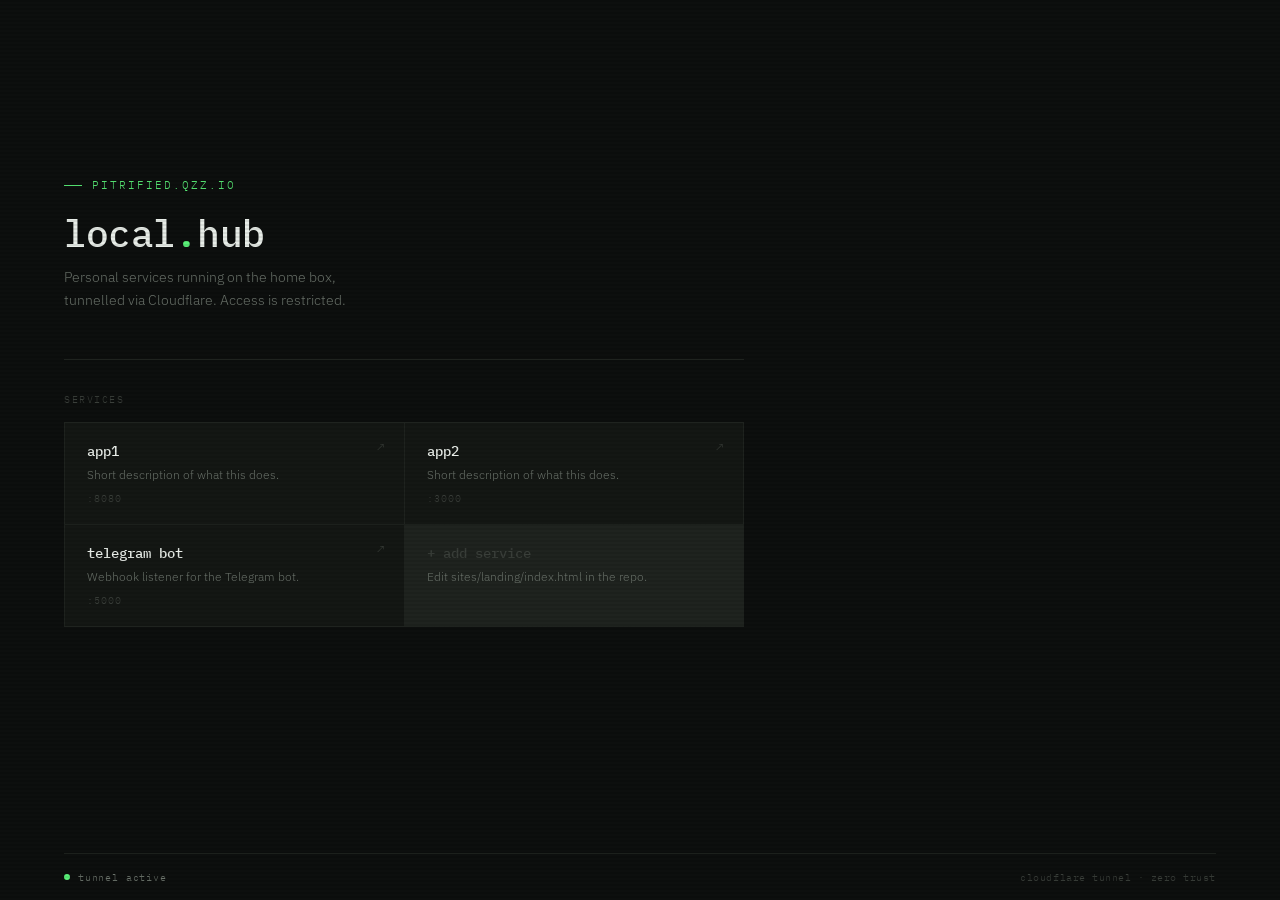
==== sites/landing/index.html @ cdc60ad4 "move landing site on box to sites folder Co-authored-by: Copilot <copilot@github.com>" ====
<!doctype html>
<html lang="en">
  <head>
    <meta charset="UTF-8" />
    <meta name="viewport" content="width=device-width, initial-scale=1.0" />
    <title>pitrified · hub</title>
    <link rel="preconnect" href="https://fonts.googleapis.com" />
    <link rel="preconnect" href="https://fonts.gstatic.com" crossorigin />
    <link
      href="https://fonts.googleapis.com/css2?family=IBM+Plex+Mono:wght@400;500&family=IBM+Plex+Sans:wght@300;400&display=swap"
      rel="stylesheet"
    />
    <link rel="stylesheet" href="style.css" />
  </head>
  <body>
    <main>
      <p class="eyebrow">pitrified.qzz.io</p>
      <h1>local<span>.</span>hub</h1>
      <p class="subtitle">
        Personal services running on the home box,<br />tunnelled via
        Cloudflare. Access is restricted.
      </p>

      <div class="divider"></div>

      <p class="section-label">Services</p>

      <div class="apps">
        <!-- ── Add your apps below. Copy a card block for each service. ── -->

        <a class="app-card" href="https://app1.pitrified.qzz.io">
          <span class="app-name">app1</span>
          <span class="app-desc">Short description of what this does.</span>
          <span class="app-tag">:8080</span>
        </a>

        <a class="app-card" href="https://app2.pitrified.qzz.io">
          <span class="app-name">app2</span>
          <span class="app-desc">Short description of what this does.</span>
          <span class="app-tag">:3000</span>
        </a>

        <a class="app-card" href="https://bot.pitrified.qzz.io">
          <span class="app-name">telegram bot</span>
          <span class="app-desc">Webhook listener for the Telegram bot.</span>
          <span class="app-tag">:5000</span>
        </a>

        <!-- placeholder - remove when you have a 4th service -->
        <div class="app-card placeholder">
          <span class="app-name">+ add service</span>
          <span class="app-desc">Edit sites/landing/index.html in the repo.</span>
        </div>
      </div>
    </main>

    <footer>
      <span class="status">
        <span class="status-dot"></span>
        tunnel active
      </span>
      <span class="host">cloudflare tunnel · zero trust</span>
    </footer>
  </body>
</html>
---- sites/landing/style.css ----
/* ── Reset & variables ── */
*,
*::before,
*::after {
  box-sizing: border-box;
  margin: 0;
  padding: 0;
}

:root {
  --bg: #0d0f0e;
  --surface: #141714;
  --border: #1f231f;
  --dim: #3a3f3a;
  --muted: #6b736b;
  --text: #c8d0c8;
  --bright: #e8ede8;
  --accent: #5af078;
  --accent2: #3ab85a;
}

html,
body {
  height: 100%;
  background: var(--bg);
  color: var(--text);
  font-family: "IBM Plex Sans", sans-serif;
  font-weight: 300;
}

body {
  display: grid;
  grid-template-rows: 1fr auto;
  min-height: 100vh;
  padding: 0 clamp(1.5rem, 5vw, 4rem);
}

/* ── scanline texture ── */
body::before {
  content: "";
  position: fixed;
  inset: 0;
  background: repeating-linear-gradient(
    0deg,
    transparent,
    transparent 2px,
    rgba(0, 0, 0, 0.08) 2px,
    rgba(0, 0, 0, 0.08) 4px
  );
  pointer-events: none;
  z-index: 100;
}

main {
  display: flex;
  flex-direction: column;
  justify-content: center;
  padding: 3rem 0;
  max-width: 680px;
}

/* ── header ── */
.eyebrow {
  font-family: "IBM Plex Mono", monospace;
  font-size: 0.7rem;
  letter-spacing: 0.18em;
  text-transform: uppercase;
  color: var(--accent);
  margin-bottom: 1.2rem;
  display: flex;
  align-items: center;
  gap: 0.6rem;
}

.eyebrow::before {
  content: "";
  display: inline-block;
  width: 18px;
  height: 1px;
  background: var(--accent);
}

h1 {
  font-family: "IBM Plex Mono", monospace;
  font-size: clamp(1.6rem, 4vw, 2.4rem);
  font-weight: 500;
  color: var(--bright);
  line-height: 1.15;
  letter-spacing: -0.02em;
  margin-bottom: 0.6rem;
}

h1 span {
  color: var(--accent);
}

.subtitle {
  font-size: 0.9rem;
  color: var(--muted);
  margin-bottom: 3rem;
  line-height: 1.6;
}

/* ── divider ── */
.divider {
  width: 100%;
  height: 1px;
  background: var(--border);
  margin-bottom: 2rem;
}

/* ── app grid ── */
.section-label {
  font-family: "IBM Plex Mono", monospace;
  font-size: 0.65rem;
  letter-spacing: 0.15em;
  text-transform: uppercase;
  color: var(--dim);
  margin-bottom: 1rem;
}

.apps {
  display: grid;
  grid-template-columns: repeat(auto-fill, minmax(260px, 1fr));
  gap: 1px;
  background: var(--border);
  border: 1px solid var(--border);
  margin-bottom: 3rem;
}

.app-card {
  background: var(--surface);
  padding: 1.2rem 1.4rem;
  text-decoration: none;
  display: flex;
  flex-direction: column;
  gap: 0.3rem;
  transition: background 0.15s ease;
  position: relative;
  overflow: hidden;
}

.app-card::after {
  content: "↗";
  position: absolute;
  top: 1rem;
  right: 1.1rem;
  font-size: 0.75rem;
  color: var(--dim);
  transition:
    color 0.15s ease,
    transform 0.15s ease;
}

.app-card:hover {
  background: #161b16;
}

.app-card:hover::after {
  color: var(--accent);
  transform: translate(2px, -2px);
}

.app-name {
  font-family: "IBM Plex Mono", monospace;
  font-size: 0.85rem;
  font-weight: 500;
  color: var(--bright);
  transition: color 0.15s ease;
}

.app-card:hover .app-name {
  color: var(--accent);
}

.app-desc {
  font-size: 0.78rem;
  color: var(--muted);
  line-height: 1.5;
}

.app-tag {
  font-family: "IBM Plex Mono", monospace;
  font-size: 0.6rem;
  letter-spacing: 0.1em;
  text-transform: uppercase;
  color: var(--dim);
  margin-top: 0.2rem;
}

/* ── placeholder card ── */
.app-card.placeholder {
  background: transparent;
  border: 1px dashed var(--border);
  margin: -1px;
  cursor: default;
}

.app-card.placeholder .app-name {
  color: var(--dim);
}

.app-card.placeholder::after {
  display: none;
}

/* ── status bar ── */
footer {
  padding: 1rem 0;
  border-top: 1px solid var(--border);
  display: flex;
  align-items: center;
  justify-content: space-between;
  gap: 1rem;
  flex-wrap: wrap;
}

.status {
  display: flex;
  align-items: center;
  gap: 0.5rem;
  font-family: "IBM Plex Mono", monospace;
  font-size: 0.65rem;
  letter-spacing: 0.08em;
  color: var(--muted);
}

.status-dot {
  width: 6px;
  height: 6px;
  border-radius: 50%;
  background: var(--accent);
  animation: pulse 2.5s ease-in-out infinite;
}

@keyframes pulse {
  0%,
  100% {
    opacity: 1;
  }
  50% {
    opacity: 0.3;
  }
}

.host {
  font-family: "IBM Plex Mono", monospace;
  font-size: 0.65rem;
  color: var(--dim);
  letter-spacing: 0.05em;
}

/* ── stagger animation ── */
.eyebrow,
h1,
.subtitle,
.divider,
.section-label,
.apps,
footer {
  opacity: 0;
  transform: translateY(10px);
  animation: fadein 0.5s ease forwards;
}
.eyebrow {
  animation-delay: 0.05s;
}
h1 {
  animation-delay: 0.12s;
}
.subtitle {
  animation-delay: 0.18s;
}
.divider {
  animation-delay: 0.22s;
}
.section-label {
  animation-delay: 0.26s;
}
.apps {
  animation-delay: 0.3s;
}
footer {
  animation-delay: 0.38s;
}

@keyframes fadein {
  to {
    opacity: 1;
    transform: translateY(0);
  }
}
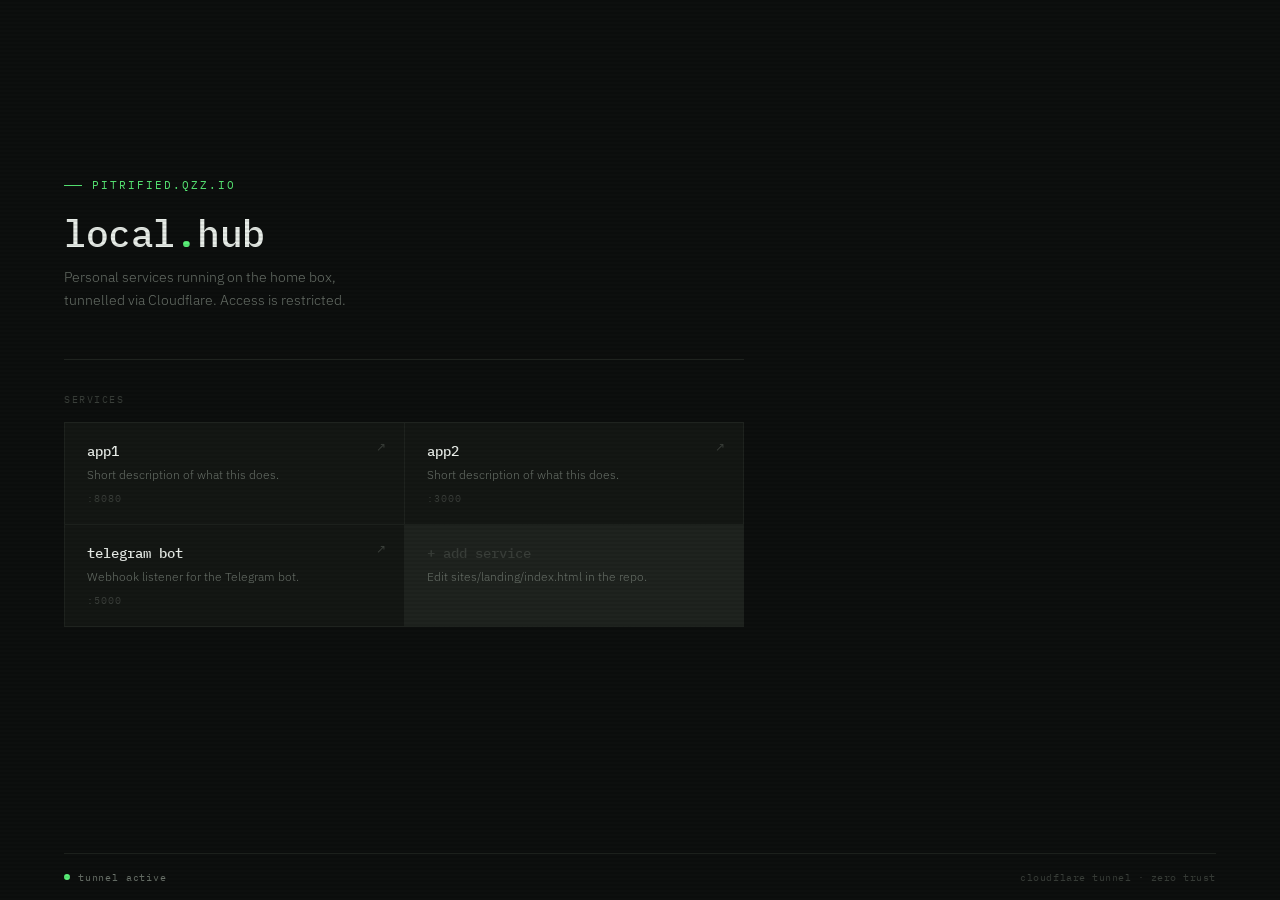
==== commit 7b7c177a: "security audit follow-up: M4, L2, L3 - local-box.md: box is low-secret, not no-secret - root-only re" ====
--- a/sites/landing/index.html
+++ b/sites/landing/index.html
@@ -4,12 +4,6 @@
     <meta charset="UTF-8" />
     <meta name="viewport" content="width=device-width, initial-scale=1.0" />
     <title>pitrified · hub</title>
-    <link rel="preconnect" href="https://fonts.googleapis.com" />
-    <link rel="preconnect" href="https://fonts.gstatic.com" crossorigin />
-    <link
-      href="https://fonts.googleapis.com/css2?family=IBM+Plex+Mono:wght@400;500&family=IBM+Plex+Sans:wght@300;400&display=swap"
-      rel="stylesheet"
-    />
     <link rel="stylesheet" href="style.css" />
   </head>
   <body>
--- a/sites/landing/style.css
+++ b/sites/landing/style.css
@@ -1,3 +1,26 @@
+/* ── Self-hosted fonts (latin subset; sans is a variable font covering 300-400) ── */
+@font-face {
+  font-family: "IBM Plex Mono";
+  font-style: normal;
+  font-weight: 400;
+  font-display: swap;
+  src: url("fonts/ibm-plex-mono-400.woff2") format("woff2");
+}
+@font-face {
+  font-family: "IBM Plex Mono";
+  font-style: normal;
+  font-weight: 500;
+  font-display: swap;
+  src: url("fonts/ibm-plex-mono-500.woff2") format("woff2");
+}
+@font-face {
+  font-family: "IBM Plex Sans";
+  font-style: normal;
+  font-weight: 300 400;
+  font-display: swap;
+  src: url("fonts/ibm-plex-sans-var.woff2") format("woff2");
+}
+
 /* ── Reset & variables ── */
 *,
 *::before,
